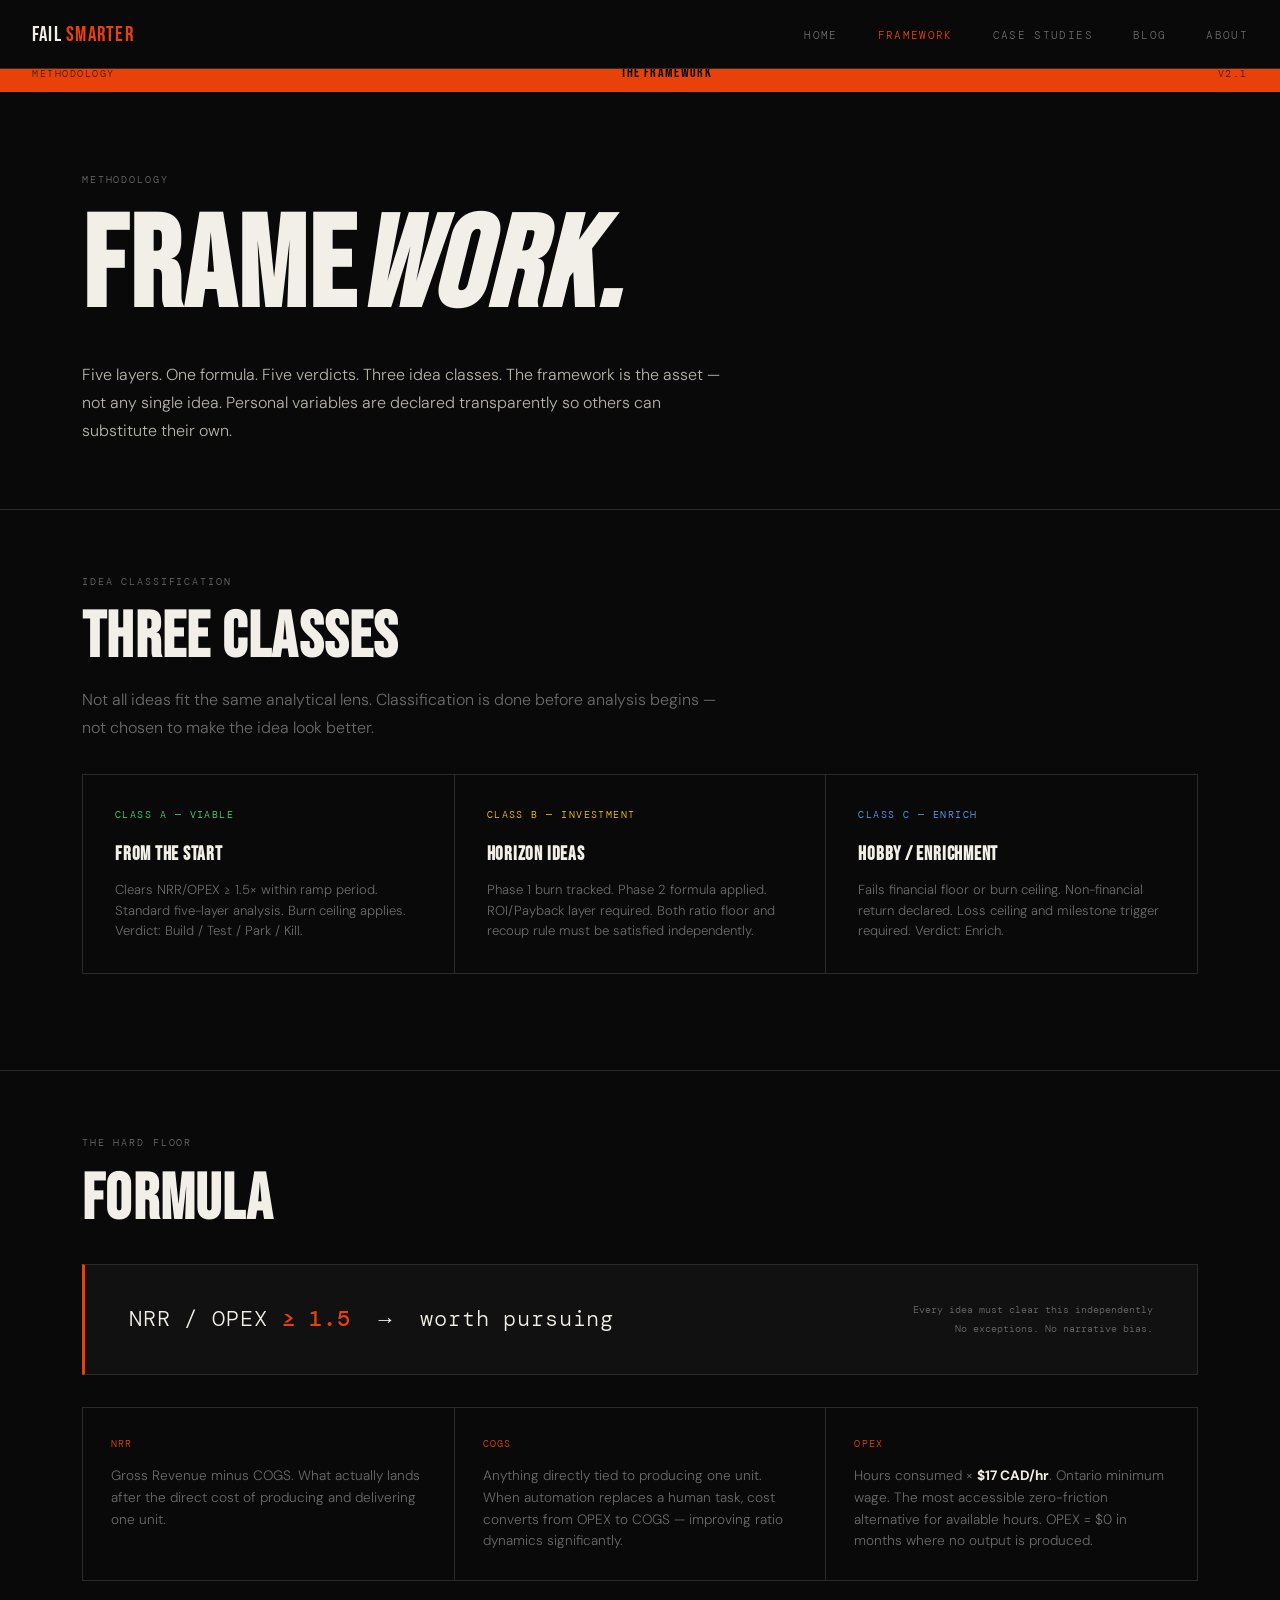
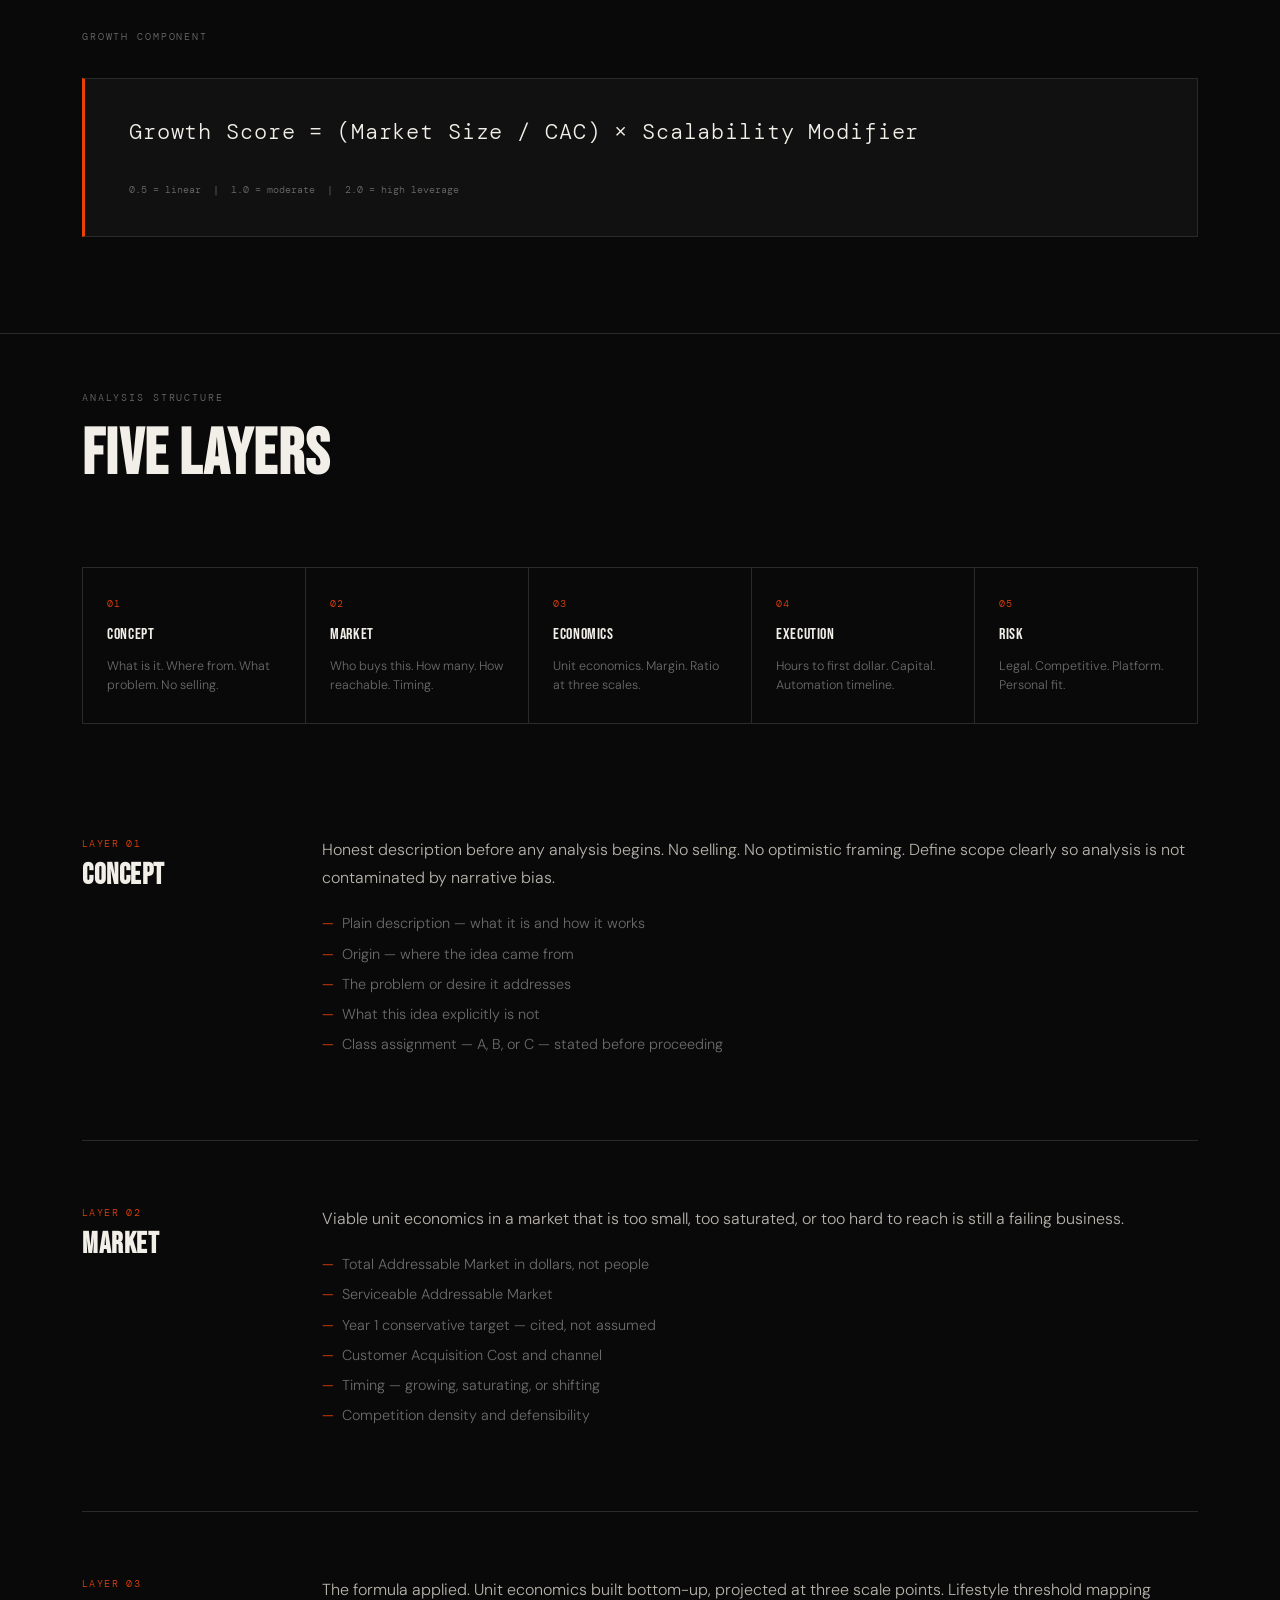
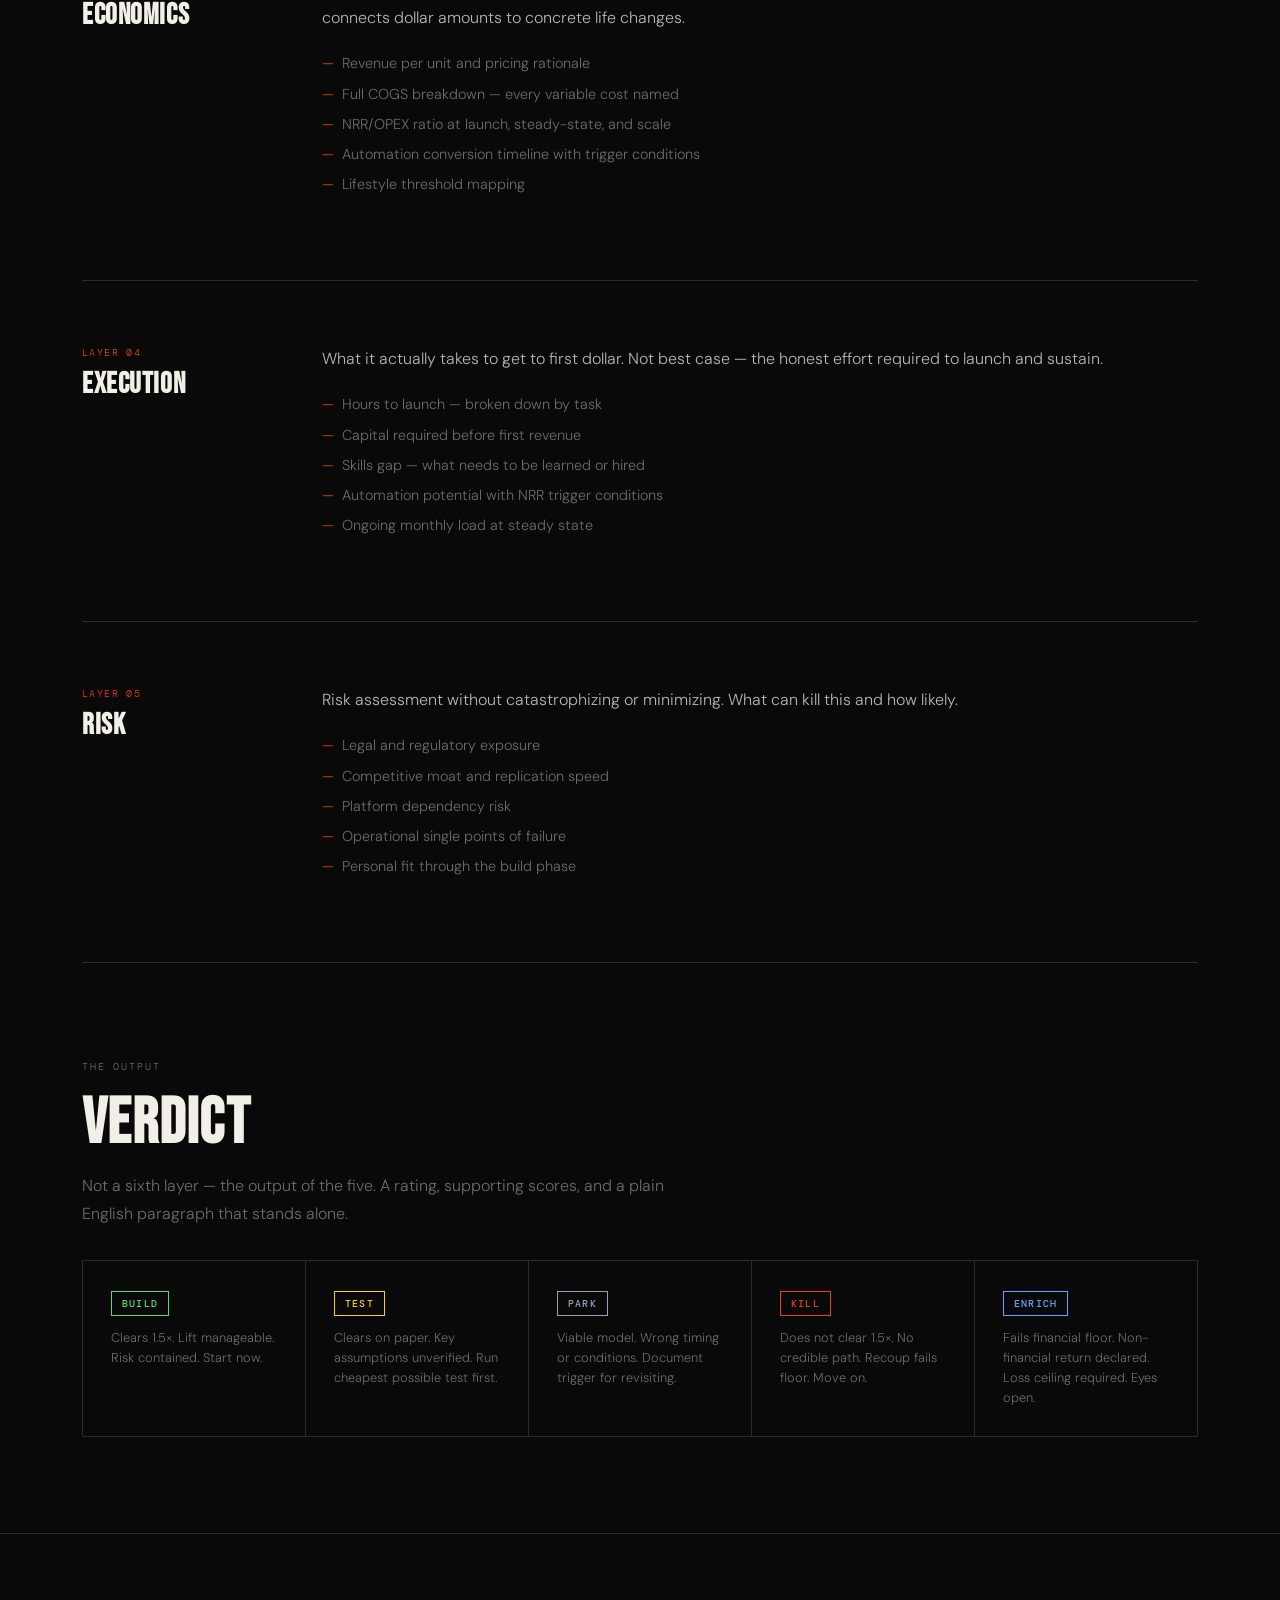
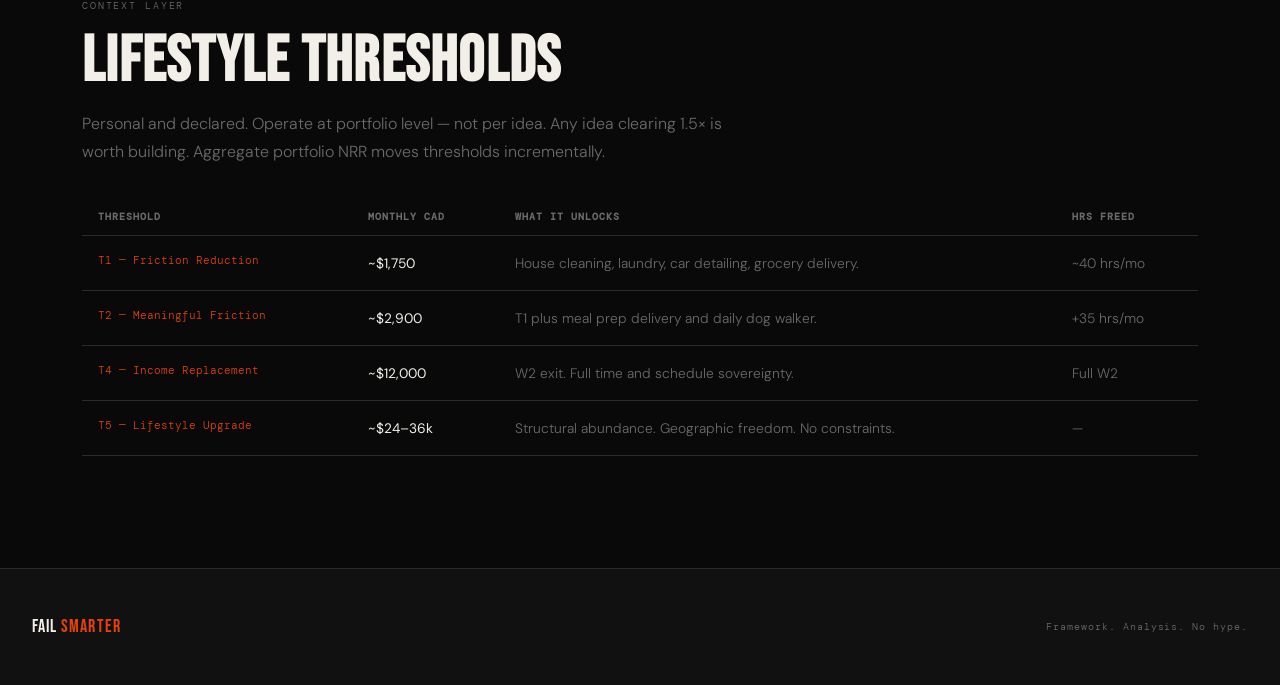
==== framework.html @ 99d84ce2 "Fix structure - files at root" ====
<!DOCTYPE html>
<html lang="en">
<head>
  <meta charset="UTF-8" /><meta name="viewport" content="width=device-width, initial-scale=1.0" />
  <title>Framework — Fail Smarter</title>
  <link rel="stylesheet" href="css/style.css" />
  <style>
    .page-hero { padding:5rem 0 4rem; border-bottom:1px solid var(--border); }
    .fw-block { padding:4rem 0; border-bottom:1px solid var(--border); display:grid; grid-template-columns:11rem 1fr; gap:4rem; }
    .fw-block-aside .layer-tag { font-family:var(--font-mono); font-size:0.62rem; color:var(--signal); letter-spacing:0.14em; margin-bottom:0.6rem; }
    .fw-block-aside h3 { font-size:1.8rem; color:var(--white); }
    .fw-block-body p { margin-bottom:1.1rem; }
    .fw-block-body ul { list-style:none; margin:1.25rem 0; display:flex; flex-direction:column; gap:0.45rem; }
    .fw-block-body ul li { font-size:0.9rem; color:var(--muted); padding-left:1.25rem; position:relative; }
    .fw-block-body ul li::before { content:'—'; position:absolute; left:0; color:var(--signal); }
    .def-grid { display:grid; grid-template-columns:repeat(3,1fr); background:var(--border); border:1px solid var(--border); gap:1px; margin:2rem 0; }
    .def-item { background:var(--black); padding:1.75rem; }
    .def-term { font-family:var(--font-mono); font-size:0.65rem; color:var(--signal); letter-spacing:0.12em; margin-bottom:0.75rem; }
    .def-item p { font-size:0.85rem; color:var(--muted); line-height:1.6; }
    .verdict-strip { display:grid; grid-template-columns:repeat(5,1fr); background:var(--border); border:1px solid var(--border); gap:1px; margin:2rem 0; }
    .verdict-cell { background:var(--black); padding:1.75rem; }
    .verdict-cell p { font-size:0.8rem; color:var(--muted); margin-top:0.75rem; line-height:1.55; }
    .threshold-table { width:100%; border-collapse:collapse; margin:2rem 0; }
    .threshold-table th { font-family:var(--font-mono); font-size:0.62rem; letter-spacing:0.1em; text-transform:uppercase; color:var(--muted); text-align:left; padding:0.65rem 1rem; border-bottom:1px solid var(--border); }
    .threshold-table td { padding:1rem; font-size:0.86rem; color:var(--muted); border-bottom:1px solid var(--border); vertical-align:top; }
    .threshold-table td:first-child { font-family:var(--font-mono); color:var(--signal); font-size:0.7rem; white-space:nowrap; }
    .threshold-table td strong { color:var(--white); font-weight:400; }
    .idea-class-grid { display:grid; grid-template-columns:repeat(3,1fr); background:var(--border); border:1px solid var(--border); gap:1px; margin:2rem 0; }
    .idea-class { background:var(--black); padding:2rem; }
    .idea-class .class-tag { font-family:var(--font-mono); font-size:0.65rem; letter-spacing:0.14em; margin-bottom:1rem; }
    .idea-class h4 { font-family:var(--font-display); font-size:1.2rem; color:var(--white); margin-bottom:0.6rem; letter-spacing:0.04em; }
    .idea-class p { font-size:0.82rem; color:var(--muted); line-height:1.55; }
    @media(max-width:768px){ .fw-block{grid-template-columns:1fr;gap:1.5rem;} .def-grid{grid-template-columns:1fr;} .verdict-strip{grid-template-columns:1fr 1fr;} .idea-class-grid{grid-template-columns:1fr;} }
  </style>
</head>
<body>
<nav>
  <div class="nav-logo">Fail <em>Smarter</em></div>
  <ul class="nav-links">
    <li><a href="index.html">Home</a></li>
    <li><a href="framework.html" class="active">Framework</a></li>
    <li><a href="cases.html">Case Studies</a></li>
    <li><a href="blog.html">Blog</a></li>
    <li><a href="about.html">About</a></li>
  </ul>
</nav>
<div class="issue-bar">
  <span>Methodology</span><span class="issue-title">The Framework</span><span>v2.1</span>
</div>

<section class="page-hero">
  <div class="container">
    <div class="label" style="margin-bottom:1rem;">Methodology</div>
    <h1>Frame<em>work.</em></h1>
    <p style="max-width:58ch; margin-top:1.75rem;">Five layers. One formula. Five verdicts. Three idea classes. The framework is the asset — not any single idea. Personal variables are declared transparently so others can substitute their own.</p>
  </div>
</section>

<section style="padding:4rem 0; border-bottom:1px solid var(--border);">
  <div class="container">
    <div class="label" style="margin-bottom:1rem;">Idea Classification</div>
    <h2>Three Classes</h2>
    <p style="max-width:58ch; color:var(--muted); margin-top:1rem; margin-bottom:0;">Not all ideas fit the same analytical lens. Classification is done before analysis begins — not chosen to make the idea look better.</p>
    <div class="idea-class-grid">
      <div class="idea-class">
        <div class="class-tag" style="color:#4ade80;">CLASS A — VIABLE</div>
        <h4>From the Start</h4>
        <p>Clears NRR/OPEX ≥ 1.5× within ramp period. Standard five-layer analysis. Burn ceiling applies. Verdict: Build / Test / Park / Kill.</p>
      </div>
      <div class="idea-class">
        <div class="class-tag" style="color:#facc15;">CLASS B — INVESTMENT</div>
        <h4>Horizon Ideas</h4>
        <p>Phase 1 burn tracked. Phase 2 formula applied. ROI/Payback layer required. Both ratio floor and recoup rule must be satisfied independently.</p>
      </div>
      <div class="idea-class">
        <div class="class-tag" style="color:#60a5fa;">CLASS C — ENRICH</div>
        <h4>Hobby / Enrichment</h4>
        <p>Fails financial floor or burn ceiling. Non-financial return declared. Loss ceiling and milestone trigger required. Verdict: Enrich.</p>
      </div>
    </div>
  </div>
</section>

<section style="padding:4rem 0; border-bottom:1px solid var(--border);">
  <div class="container">
    <div class="label" style="margin-bottom:1rem;">The Hard Floor</div>
    <h2>Formula</h2>
    <div class="formula-block" style="margin-top:2rem;">
      <div class="formula-expr">NRR / OPEX <span class="floor">≥ 1.5</span> &nbsp;→&nbsp; worth pursuing</div>
      <div class="formula-note">Every idea must clear this independently<br>No exceptions. No narrative bias.</div>
    </div>
    <div class="def-grid">
      <div class="def-item"><div class="def-term">NRR</div><p>Gross Revenue minus COGS. What actually lands after the direct cost of producing and delivering one unit.</p></div>
      <div class="def-item"><div class="def-term">COGS</div><p>Anything directly tied to producing one unit. When automation replaces a human task, cost converts from OPEX to COGS — improving ratio dynamics significantly.</p></div>
      <div class="def-item"><div class="def-term">OPEX</div><p>Hours consumed × <strong style="color:var(--white);">$17 CAD/hr</strong>. Ontario minimum wage. The most accessible zero-friction alternative for available hours. OPEX = $0 in months where no output is produced.</p></div>
    </div>
    <div style="margin-top:3rem;">
      <div class="label" style="margin-bottom:1rem;">Growth Component</div>
      <div class="formula-block">
        <div class="formula-expr">Growth Score = (Market Size / CAC) × Scalability Modifier</div>
        <div class="formula-note">0.5 = linear &nbsp;|&nbsp; 1.0 = moderate &nbsp;|&nbsp; 2.0 = high leverage</div>
      </div>
    </div>
  </div>
</section>

<section style="padding-bottom:2rem;">
  <div class="container">
    <div style="padding:3.5rem 0 2.5rem;">
      <div class="label" style="margin-bottom:1rem;">Analysis Structure</div>
      <h2>Five Layers</h2>
    </div>
    <div class="fw-layers" style="margin-bottom:3rem;">
      <div class="fw-layer"><div class="fw-layer-num">01</div><h4>Concept</h4><p>What is it. Where from. What problem. No selling.</p></div>
      <div class="fw-layer"><div class="fw-layer-num">02</div><h4>Market</h4><p>Who buys this. How many. How reachable. Timing.</p></div>
      <div class="fw-layer"><div class="fw-layer-num">03</div><h4>Economics</h4><p>Unit economics. Margin. Ratio at three scales.</p></div>
      <div class="fw-layer"><div class="fw-layer-num">04</div><h4>Execution</h4><p>Hours to first dollar. Capital. Automation timeline.</p></div>
      <div class="fw-layer"><div class="fw-layer-num">05</div><h4>Risk</h4><p>Legal. Competitive. Platform. Personal fit.</p></div>
    </div>

    <div class="fw-block">
      <div class="fw-block-aside"><div class="layer-tag">LAYER 01</div><h3>Concept</h3></div>
      <div class="fw-block-body">
        <p>Honest description before any analysis begins. No selling. No optimistic framing. Define scope clearly so analysis is not contaminated by narrative bias.</p>
        <ul><li>Plain description — what it is and how it works</li><li>Origin — where the idea came from</li><li>The problem or desire it addresses</li><li>What this idea explicitly is not</li><li>Class assignment — A, B, or C — stated before proceeding</li></ul>
      </div>
    </div>
    <div class="fw-block">
      <div class="fw-block-aside"><div class="layer-tag">LAYER 02</div><h3>Market</h3></div>
      <div class="fw-block-body">
        <p>Viable unit economics in a market that is too small, too saturated, or too hard to reach is still a failing business.</p>
        <ul><li>Total Addressable Market in dollars, not people</li><li>Serviceable Addressable Market</li><li>Year 1 conservative target — cited, not assumed</li><li>Customer Acquisition Cost and channel</li><li>Timing — growing, saturating, or shifting</li><li>Competition density and defensibility</li></ul>
      </div>
    </div>
    <div class="fw-block">
      <div class="fw-block-aside"><div class="layer-tag">LAYER 03</div><h3>Economics</h3></div>
      <div class="fw-block-body">
        <p>The formula applied. Unit economics built bottom-up, projected at three scale points. Lifestyle threshold mapping connects dollar amounts to concrete life changes.</p>
        <ul><li>Revenue per unit and pricing rationale</li><li>Full COGS breakdown — every variable cost named</li><li>NRR/OPEX ratio at launch, steady-state, and scale</li><li>Automation conversion timeline with trigger conditions</li><li>Lifestyle threshold mapping</li></ul>
      </div>
    </div>
    <div class="fw-block">
      <div class="fw-block-aside"><div class="layer-tag">LAYER 04</div><h3>Execution</h3></div>
      <div class="fw-block-body">
        <p>What it actually takes to get to first dollar. Not best case — the honest effort required to launch and sustain.</p>
        <ul><li>Hours to launch — broken down by task</li><li>Capital required before first revenue</li><li>Skills gap — what needs to be learned or hired</li><li>Automation potential with NRR trigger conditions</li><li>Ongoing monthly load at steady state</li></ul>
      </div>
    </div>
    <div class="fw-block" style="border-bottom:1px solid var(--border);">
      <div class="fw-block-aside"><div class="layer-tag">LAYER 05</div><h3>Risk</h3></div>
      <div class="fw-block-body">
        <p>Risk assessment without catastrophizing or minimizing. What can kill this and how likely.</p>
        <ul><li>Legal and regulatory exposure</li><li>Competitive moat and replication speed</li><li>Platform dependency risk</li><li>Operational single points of failure</li><li>Personal fit through the build phase</li></ul>
      </div>
    </div>
  </div>
</section>

<section style="padding:4rem 0; border-bottom:1px solid var(--border);">
  <div class="container">
    <div class="label" style="margin-bottom:1rem;">The Output</div>
    <h2>Verdict</h2>
    <p style="max-width:55ch; color:var(--muted); margin-top:1rem; margin-bottom:2rem;">Not a sixth layer — the output of the five. A rating, supporting scores, and a plain English paragraph that stands alone.</p>
    <div class="verdict-strip">
      <div class="verdict-cell"><span class="verdict verdict-build">Build</span><p>Clears 1.5×. Lift manageable. Risk contained. Start now.</p></div>
      <div class="verdict-cell"><span class="verdict verdict-test">Test</span><p>Clears on paper. Key assumptions unverified. Run cheapest possible test first.</p></div>
      <div class="verdict-cell"><span class="verdict verdict-park">Park</span><p>Viable model. Wrong timing or conditions. Document trigger for revisiting.</p></div>
      <div class="verdict-cell"><span class="verdict verdict-kill">Kill</span><p>Does not clear 1.5×. No credible path. Recoup fails floor. Move on.</p></div>
      <div class="verdict-cell"><span class="verdict verdict-enrich">Enrich</span><p>Fails financial floor. Non-financial return declared. Loss ceiling required. Eyes open.</p></div>
    </div>
  </div>
</section>

<section style="padding:4rem 0 5rem;">
  <div class="container">
    <div class="label" style="margin-bottom:1rem;">Context Layer</div>
    <h2>Lifestyle Thresholds</h2>
    <p style="max-width:60ch; color:var(--muted); margin-top:1rem; margin-bottom:2rem;">Personal and declared. Operate at portfolio level — not per idea. Any idea clearing 1.5× is worth building. Aggregate portfolio NRR moves thresholds incrementally.</p>
    <table class="threshold-table">
      <thead><tr><th>Threshold</th><th>Monthly CAD</th><th>What It Unlocks</th><th>Hrs Freed</th></tr></thead>
      <tbody>
        <tr><td>T1 — Friction Reduction</td><td><strong>~$1,750</strong></td><td>House cleaning, laundry, car detailing, grocery delivery.</td><td>~40 hrs/mo</td></tr>
        <tr><td>T2 — Meaningful Friction</td><td><strong>~$2,900</strong></td><td>T1 plus meal prep delivery and daily dog walker.</td><td>+35 hrs/mo</td></tr>
        <tr><td>T4 — Income Replacement</td><td><strong>~$12,000</strong></td><td>W2 exit. Full time and schedule sovereignty.</td><td>Full W2</td></tr>
        <tr><td>T5 — Lifestyle Upgrade</td><td><strong>~$24–36k</strong></td><td>Structural abundance. Geographic freedom. No constraints.</td><td>—</td></tr>
      </tbody>
    </table>
  </div>
</section>

<footer>
  <div class="footer-logo">Fail <em>Smarter</em></div>
  <p>Framework. Analysis. No hype.</p>
</footer>
</body>
</html>
---- css/style.css ----
@import url('https://fonts.googleapis.com/css2?family=Bebas+Neue&family=DM+Sans:ital,opsz,wght@0,9..40,300;0,9..40,400;0,9..40,500;1,9..40,300&family=DM+Mono:ital,wght@0,300;0,400;0,500&display=swap');

/* ── Tokens ── */
:root {
  --black:   #090909;
  --surface: #111111;
  --mid:     #1c1c1c;
  --border:  #2a2a2a;
  --white:   #f2efe8;
  --muted:   #6b6b6b;
  --dim:     #3a3a3a;
  --signal:  #e8420a;   /* warm signal orange — one hot colour */
  --signal-dim: #7a2206;

  --font-display: 'Bebas Neue', sans-serif;
  --font-body:    'DM Sans', sans-serif;
  --font-mono:    'DM Mono', monospace;

  --max-w: 1180px;
}

*, *::before, *::after { box-sizing: border-box; margin: 0; padding: 0; }
html { font-size: 16px; scroll-behavior: smooth; }

body {
  background: var(--black);
  color: var(--white);
  font-family: var(--font-body);
  font-weight: 300;
  line-height: 1.6;
  -webkit-font-smoothing: antialiased;
}

img { display: block; max-width: 100%; }
a { color: inherit; text-decoration: none; }

/* ── Type ── */
h1, h2, h3 {
  font-family: var(--font-display);
  letter-spacing: 0.02em;
  line-height: 1;
}
h1 { font-size: clamp(3.5rem, 10vw, 9rem); }
h2 { font-size: clamp(2rem, 5vw, 4.5rem); }
h3 { font-size: clamp(1.3rem, 2.5vw, 2rem); }

p { font-size: 1rem; line-height: 1.75; color: #b8b4ac; }
p + p { margin-top: 1rem; }

.mono    { font-family: var(--font-mono); font-size: 0.75rem; letter-spacing: 0.08em; }
.signal  { color: var(--signal); }
.muted   { color: var(--muted); }
.label   { font-family: var(--font-mono); font-size: 0.65rem; letter-spacing: 0.18em; text-transform: uppercase; color: var(--muted); }

/* ── Layout ── */
.container { max-width: var(--max-w); margin: 0 auto; padding: 0 2rem; }

/* ── Nav ── */
nav {
  position: fixed; top: 0; left: 0; right: 0; z-index: 100;
  background: var(--black);
  border-bottom: 1px solid var(--border);
  padding: 1.1rem 2rem;
  display: flex; align-items: center; justify-content: space-between;
}

.nav-logo {
  font-family: var(--font-display);
  font-size: 1.3rem;
  letter-spacing: 0.06em;
  color: var(--white);
}
.nav-logo em { color: var(--signal); font-style: normal; }

.nav-links { display: flex; gap: 2.5rem; list-style: none; }
.nav-links a {
  font-family: var(--font-mono);
  font-size: 0.7rem;
  letter-spacing: 0.12em;
  text-transform: uppercase;
  color: var(--muted);
  transition: color 0.2s;
}
.nav-links a:hover { color: var(--white); }
.nav-links a.active { color: var(--signal); }

/* ── Issue bar ── */
.issue-bar {
  margin-top: 56px;
  background: var(--signal);
  padding: 0.45rem 2rem;
  display: flex; justify-content: space-between; align-items: center;
}
.issue-bar span {
  font-family: var(--font-mono);
  font-size: 0.6rem;
  letter-spacing: 0.16em;
  text-transform: uppercase;
  color: var(--black);
  opacity: 0.7;
}
.issue-bar .issue-title {
  font-family: var(--font-display);
  font-size: 0.85rem;
  letter-spacing: 0.1em;
  color: var(--black);
  opacity: 1;
}

/* ── Hero ── */
.hero {
  padding: 5rem 0 0;
  border-bottom: 1px solid var(--border);
  overflow: hidden;
  position: relative;
}

.hero::after {
  content: '';
  position: absolute;
  top: 0; right: 0;
  width: 35%;
  height: 100%;
  background: repeating-linear-gradient(
    90deg, transparent, transparent 39px,
    var(--border) 39px, var(--border) 40px
  );
  opacity: 0.25;
  pointer-events: none;
}

.hero-inner {
  display: grid;
  grid-template-columns: 1fr 300px;
  align-items: end;
  min-height: 440px;
}

.hero-left {
  padding-right: 3rem;
  padding-bottom: 3.5rem;
  border-right: 1px solid var(--border);
}

.hero-kicker {
  font-family: var(--font-mono);
  font-size: 0.65rem;
  letter-spacing: 0.2em;
  text-transform: uppercase;
  color: var(--signal);
  margin-bottom: 1.5rem;
  display: flex; align-items: center; gap: 0.75rem;
}
.hero-kicker::before { content:''; display:block; width:1.5rem; height:1px; background:var(--signal); }

.hero h1 { color: var(--white); margin-bottom: 2rem; }
.hero h1 em { color: var(--signal); font-style: normal; }
.hero-deck { font-size: 1.05rem; color: var(--muted); max-width: 52ch; line-height: 1.75; }

.hero-right {
  background: var(--surface);
  border-left: 1px solid var(--border);
  padding: 2.5rem;
  display: flex; flex-direction: column; justify-content: flex-end;
  min-height: 100%;
}

.hero-metric-label { font-family: var(--font-mono); font-size: 0.58rem; letter-spacing: 0.14em; text-transform: uppercase; color: var(--muted); margin-bottom: 0.3rem; }
.hero-metric { font-family: var(--font-display); font-size: 4rem; line-height: 1; color: var(--signal); }
.hero-metric-note { font-family: var(--font-mono); font-size: 0.6rem; color: var(--dim); letter-spacing: 0.05em; margin-top: 0.3rem; margin-bottom: 2.5rem; }

.hero-stats { display: flex; flex-direction: column; gap: 1.5rem; padding-top: 2rem; border-top: 1px solid var(--border); }
.hero-stat .num { font-family: var(--font-display); font-size: 2rem; color: var(--white); line-height: 1; }
.hero-stat .lbl { font-family: var(--font-mono); font-size: 0.55rem; letter-spacing: 0.12em; text-transform: uppercase; color: var(--muted); margin-top: 0.2rem; }

/* ── Section rule ── */
.section-rule {
  display: grid;
  grid-template-columns: auto 1fr auto;
  align-items: center;
  gap: 1rem;
  padding: 3.5rem 0 2.5rem;
}
.section-rule h2 { color: var(--white); font-size: clamp(1.5rem, 3vw, 2.5rem); }
.section-rule .rule-line { height: 1px; background: var(--border); }
.section-rule a { font-family: var(--font-mono); font-size: 0.65rem; letter-spacing: 0.12em; text-transform: uppercase; color: var(--signal); white-space: nowrap; }
.section-rule a:hover { text-decoration: underline; }

/* ── Verdict badges ── */
.verdict { display: inline-block; font-family: var(--font-mono); font-size: 0.6rem; font-weight: 500; letter-spacing: 0.14em; text-transform: uppercase; padding: 0.25rem 0.6rem; border: 1px solid; }
.verdict-build  { color: #4ade80; border-color: #4ade80; }
.verdict-test   { color: #facc15; border-color: #facc15; }
.verdict-park   { color: #94a3b8; border-color: #94a3b8; }
.verdict-kill   { color: var(--signal); border-color: var(--signal); }
.verdict-enrich { color: #60a5fa; border-color: #60a5fa; }

/* ── Case study grid (v2 structure, v1 dark aesthetic) ── */
.case-grid {
  display: grid;
  grid-template-columns: repeat(3, 1fr);
  background: var(--border);
  border: 1px solid var(--border);
  gap: 1px;
  margin-bottom: 5rem;
}

.case-card {
  background: var(--black);
  padding: 2rem;
  display: flex; flex-direction: column; gap: 0.85rem;
  cursor: pointer; transition: background 0.15s;
}
.case-card:hover { background: var(--surface); }
.case-card-top { display: flex; justify-content: space-between; align-items: flex-start; }
.case-num { font-family: var(--font-mono); font-size: 0.58rem; letter-spacing: 0.12em; color: var(--muted); }
.case-card h3 { font-size: 1.4rem; color: var(--white); line-height: 1.15; }
.case-card p { font-size: 0.85rem; color: var(--muted); line-height: 1.6; flex: 1; }
.case-card-footer { display: flex; justify-content: space-between; align-items: center; padding-top: 1rem; border-top: 1px solid var(--border); margin-top: auto; }
.ratio-label { font-family: var(--font-mono); font-size: 0.58rem; color: var(--muted); }
.ratio-val { font-family: var(--font-mono); font-size: 0.95rem; font-weight: 500; color: var(--white); }

/* ── Formula block ── */
.formula-block {
  background: var(--surface);
  border: 1px solid var(--border);
  border-left: 3px solid var(--signal);
  padding: 2.25rem 2.75rem;
  margin: 2rem 0;
  display: flex; justify-content: space-between; align-items: center; gap: 2rem; flex-wrap: wrap;
}
.formula-expr { font-family: var(--font-mono); font-size: clamp(1rem, 2.2vw, 1.35rem); color: var(--white); letter-spacing: 0.04em; }
.formula-expr .floor { color: var(--signal); font-weight: 500; }
.formula-note { font-family: var(--font-mono); font-size: 0.65rem; color: var(--muted); line-height: 1.8; text-align: right; }

/* ── Framework layers ── */
.fw-layers {
  display: grid;
  grid-template-columns: repeat(5, 1fr);
  background: var(--border);
  border: 1px solid var(--border);
  gap: 1px;
  margin: 2.5rem 0 1.5rem;
}
.fw-layer { background: var(--black); padding: 1.75rem 1.5rem; transition: background 0.15s; }
.fw-layer:hover { background: var(--surface); }
.fw-layer-num { font-family: var(--font-mono); font-size: 0.6rem; color: var(--signal); letter-spacing: 0.12em; margin-bottom: 0.7rem; }
.fw-layer h4 { font-family: var(--font-display); font-size: 1rem; font-weight: 400; letter-spacing: 0.04em; color: var(--white); margin-bottom: 0.55rem; }
.fw-layer p { font-size: 0.78rem; color: var(--muted); line-height: 1.55; }

/* ── Blog ── */
.blog-list { border-top: 1px solid var(--border); margin-bottom: 5rem; }
.blog-card {
  display: grid; grid-template-columns: 1fr auto; gap: 3rem; align-items: start;
  padding: 2rem 0; border-bottom: 1px solid var(--border);
  cursor: pointer; transition: all 0.15s;
}
.blog-card:hover { background: var(--surface); padding-left: 0.75rem; padding-right: 0.75rem; margin: 0 -0.75rem; }
.blog-tag { font-family: var(--font-mono); font-size: 0.6rem; letter-spacing: 0.14em; text-transform: uppercase; margin-bottom: 0.5rem; }
.tag-fw { color: var(--signal); }
.tag-oc { color: #60a5fa; }
.blog-card h3 { font-size: 1.4rem; color: var(--white); margin-bottom: 0.5rem; }
.blog-card p { font-size: 0.86rem; color: var(--muted); }
.blog-date { font-family: var(--font-mono); font-size: 0.6rem; color: var(--muted); white-space: nowrap; padding-top: 0.2rem; }

/* ── About strip ── */
.about-strip {
  display: grid; grid-template-columns: 1fr 1fr; gap: 5rem;
  padding: 5rem 0; border-top: 1px solid var(--border); border-bottom: 1px solid var(--border);
  align-items: start;
}
.about-strip h2 { color: var(--white); margin-bottom: 1.5rem; }
.about-strip p { margin-bottom: 1.25rem; }
.about-strip a.read-more { font-family: var(--font-mono); font-size: 0.65rem; letter-spacing: 0.12em; text-transform: uppercase; color: var(--signal); border-bottom: 1px solid var(--signal); padding-bottom: 0.1rem; }

.credentials { display: flex; flex-direction: column; }
.credential { display: grid; grid-template-columns: 5rem 1fr; gap: 1.5rem; padding: 1.25rem 0; border-bottom: 1px solid var(--border); }
.credential:first-child { border-top: 1px solid var(--border); }
.cred-year { font-family: var(--font-mono); font-size: 0.6rem; color: var(--signal); letter-spacing: 0.06em; padding-top: 0.2rem; }
.cred-text { font-size: 0.84rem; color: var(--muted); line-height: 1.55; }
.cred-text strong { color: var(--white); font-weight: 400; }

/* ── Footer ── */
footer { background: var(--surface); border-top: 1px solid var(--border); padding: 2.75rem 2rem; display: flex; justify-content: space-between; align-items: center; }
.footer-logo { font-family: var(--font-display); font-size: 1.1rem; letter-spacing: 0.06em; color: var(--white); }
.footer-logo em { color: var(--signal); font-style: normal; }
footer p { font-family: var(--font-mono); font-size: 0.6rem; letter-spacing: 0.1em; color: var(--muted); }

/* ── Animations ── */
@keyframes fadeUp { from { opacity:0; transform:translateY(20px); } to { opacity:1; transform:translateY(0); } }
.fade-up { opacity:0; animation: fadeUp 0.55s ease forwards; }
.fade-up:nth-child(1) { animation-delay:0.05s; }
.fade-up:nth-child(2) { animation-delay:0.15s; }
.fade-up:nth-child(3) { animation-delay:0.25s; }
.fade-up:nth-child(4) { animation-delay:0.35s; }

/* ── Responsive ── */
@media (max-width: 960px) {
  .hero-inner { grid-template-columns: 1fr; }
  .hero-right { min-height: auto; }
  .case-grid { grid-template-columns: 1fr 1fr; }
  .fw-layers { grid-template-columns: 1fr 1fr; }
  .about-strip { grid-template-columns: 1fr; gap: 3rem; }
}
@media (max-width: 640px) {
  .case-grid { grid-template-columns: 1fr; }
  .fw-layers { grid-template-columns: 1fr; }
  .blog-card { grid-template-columns: 1fr; }
  .nav-links { display: none; }
  .section-rule { grid-template-columns: 1fr auto; }
  .section-rule .rule-line { display: none; }
  .formula-block { flex-direction: column; align-items: flex-start; }
  .formula-note { text-align: left; }
}
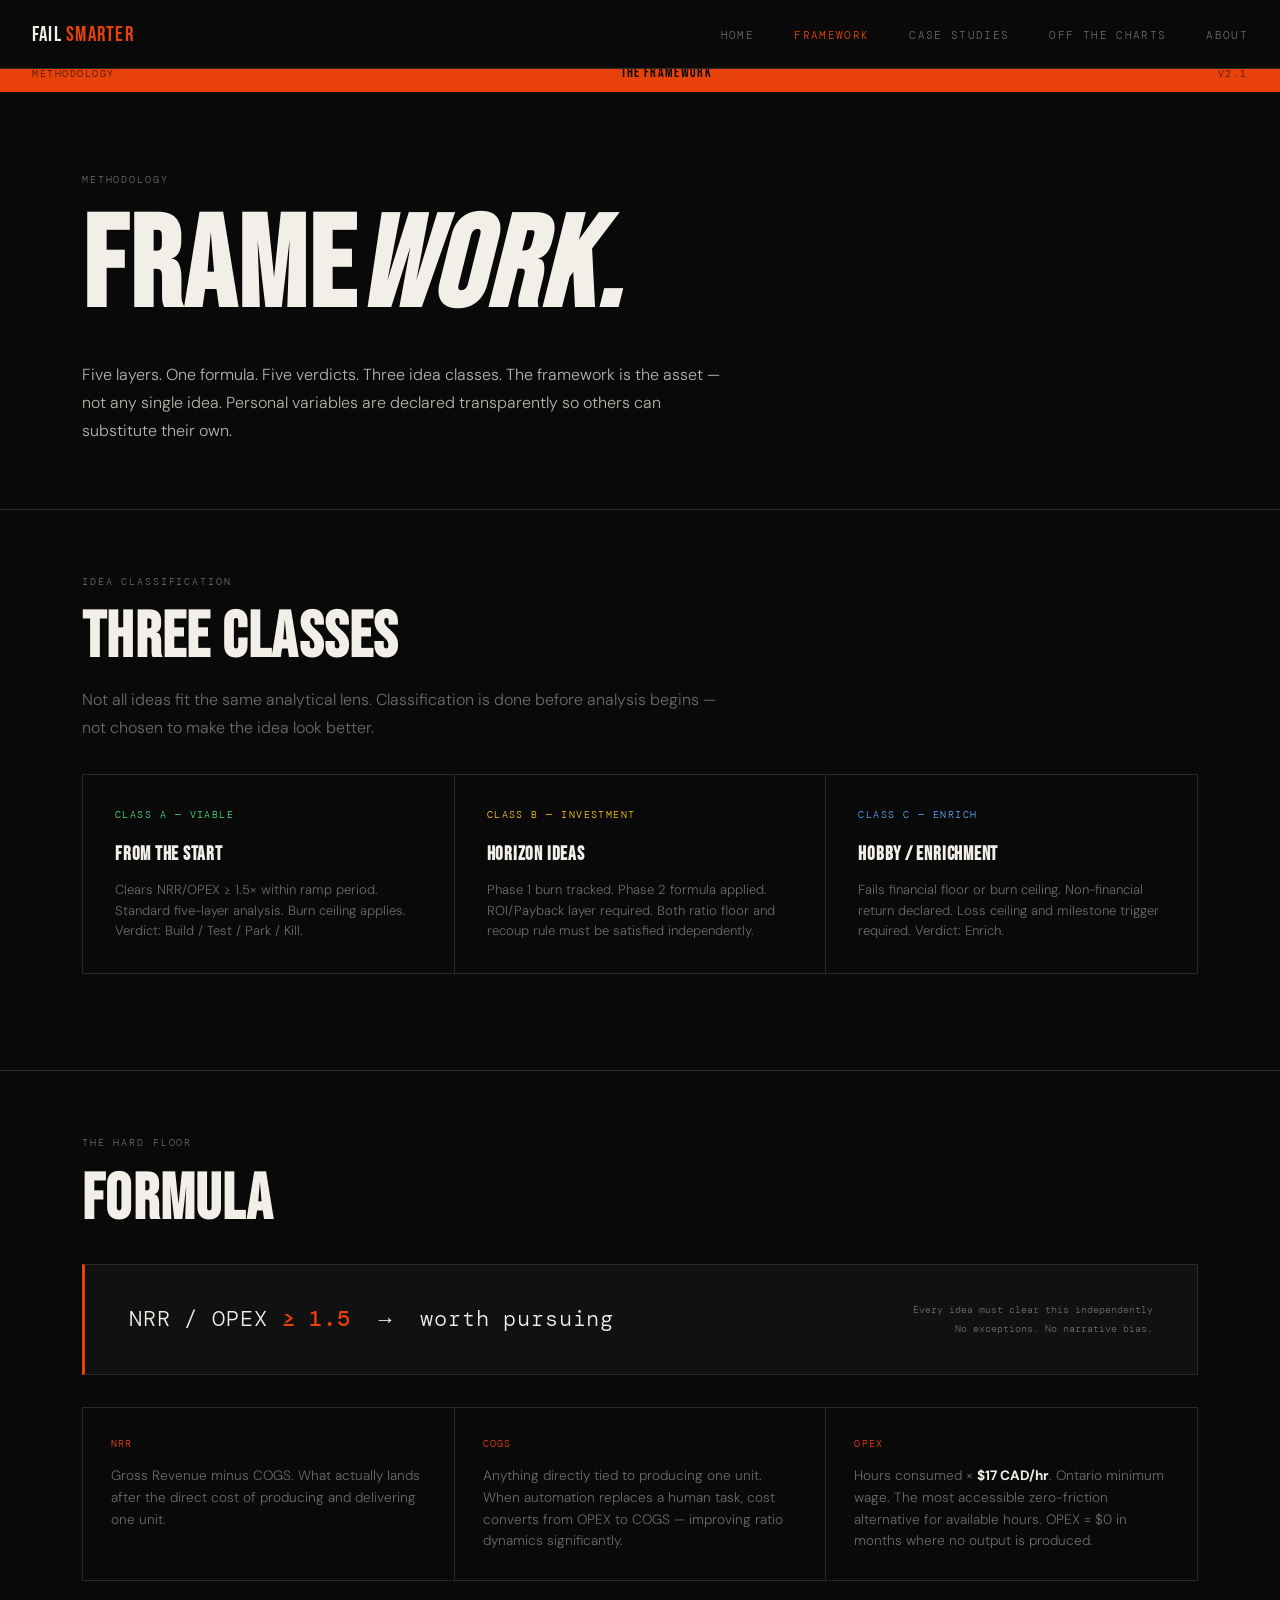
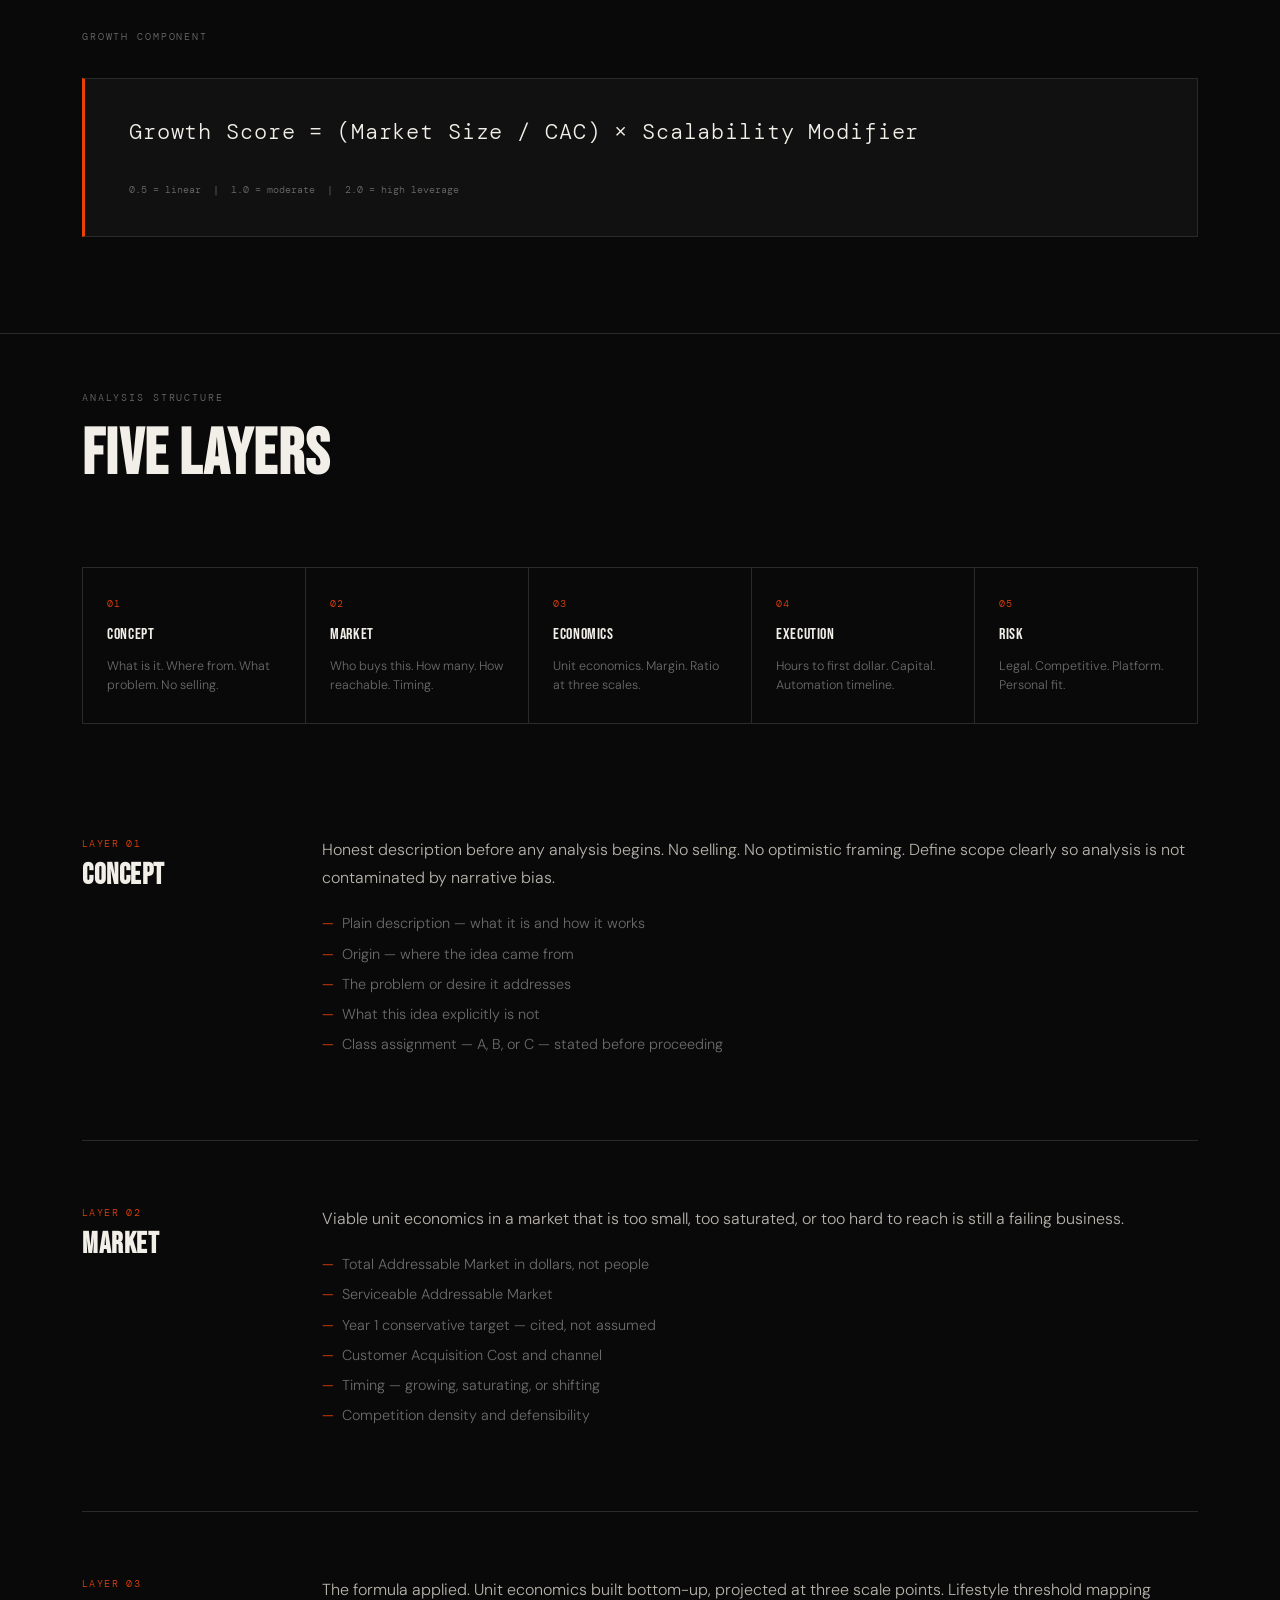
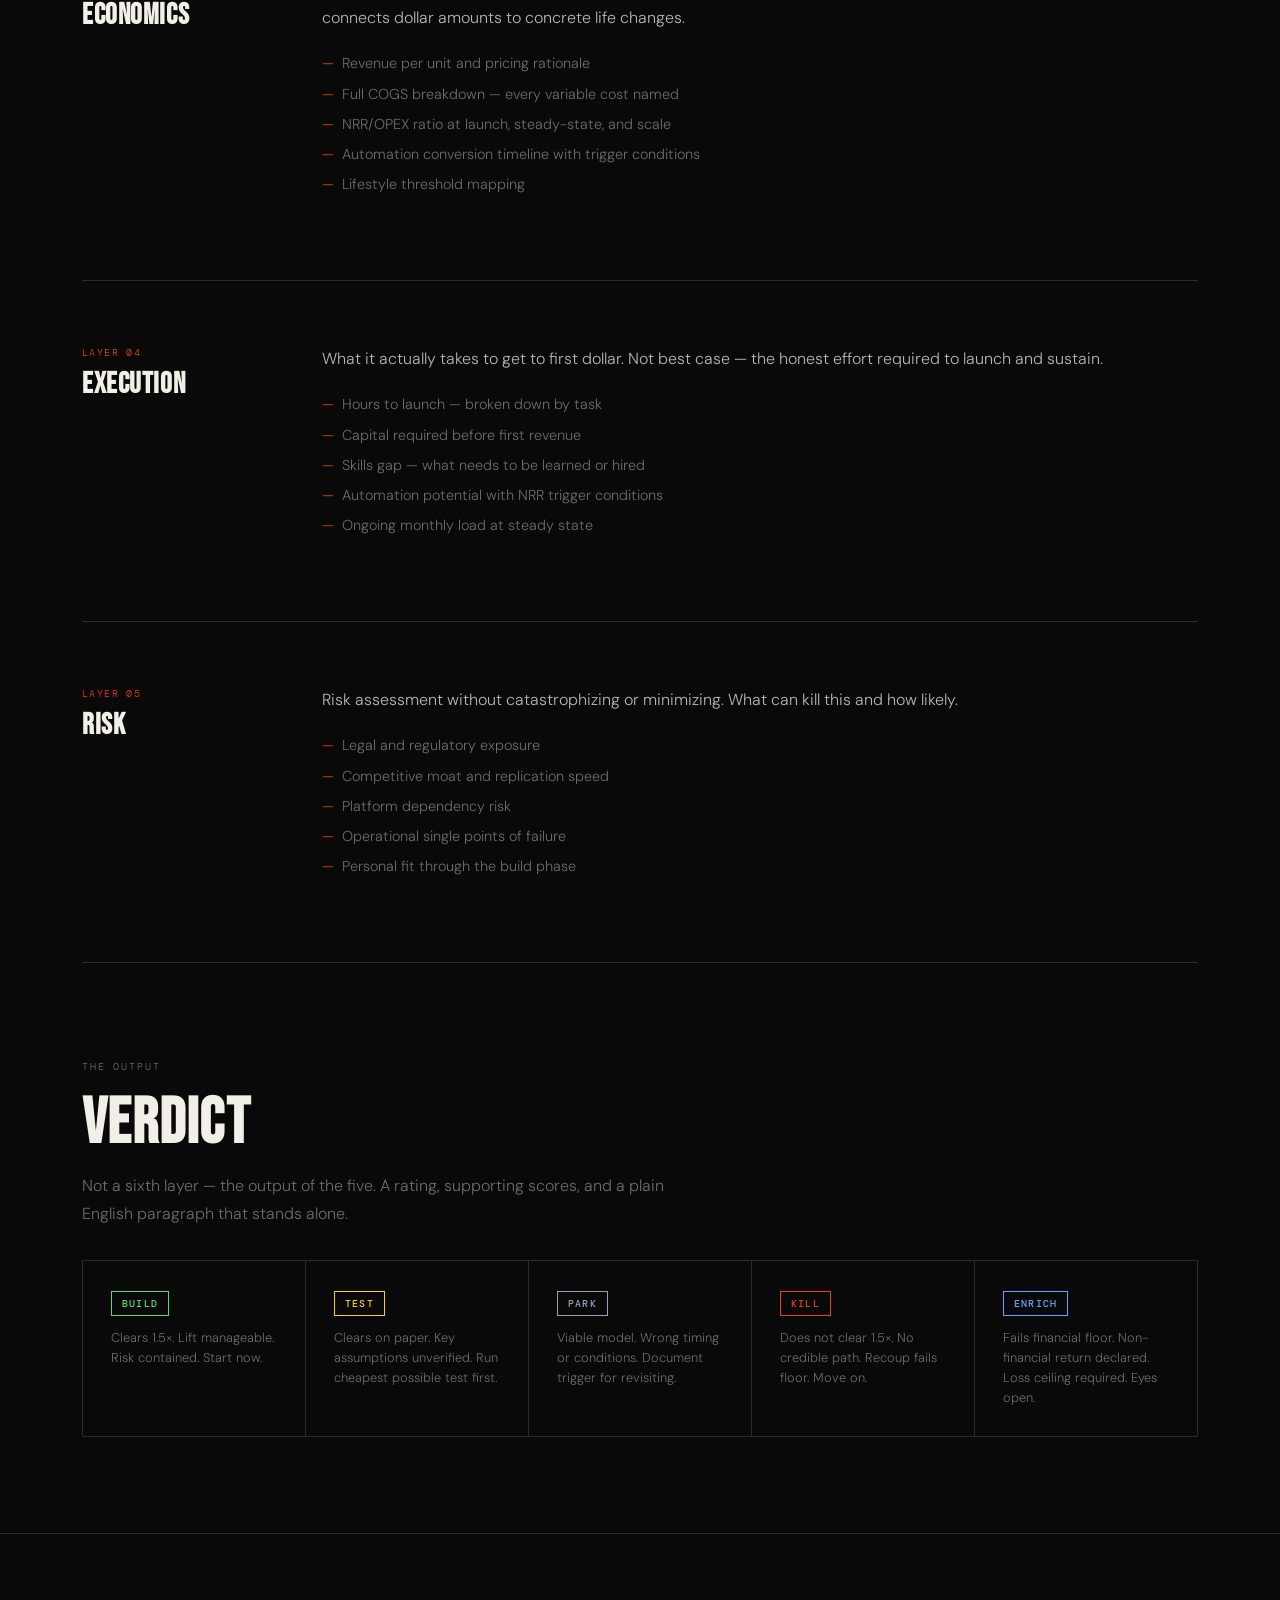
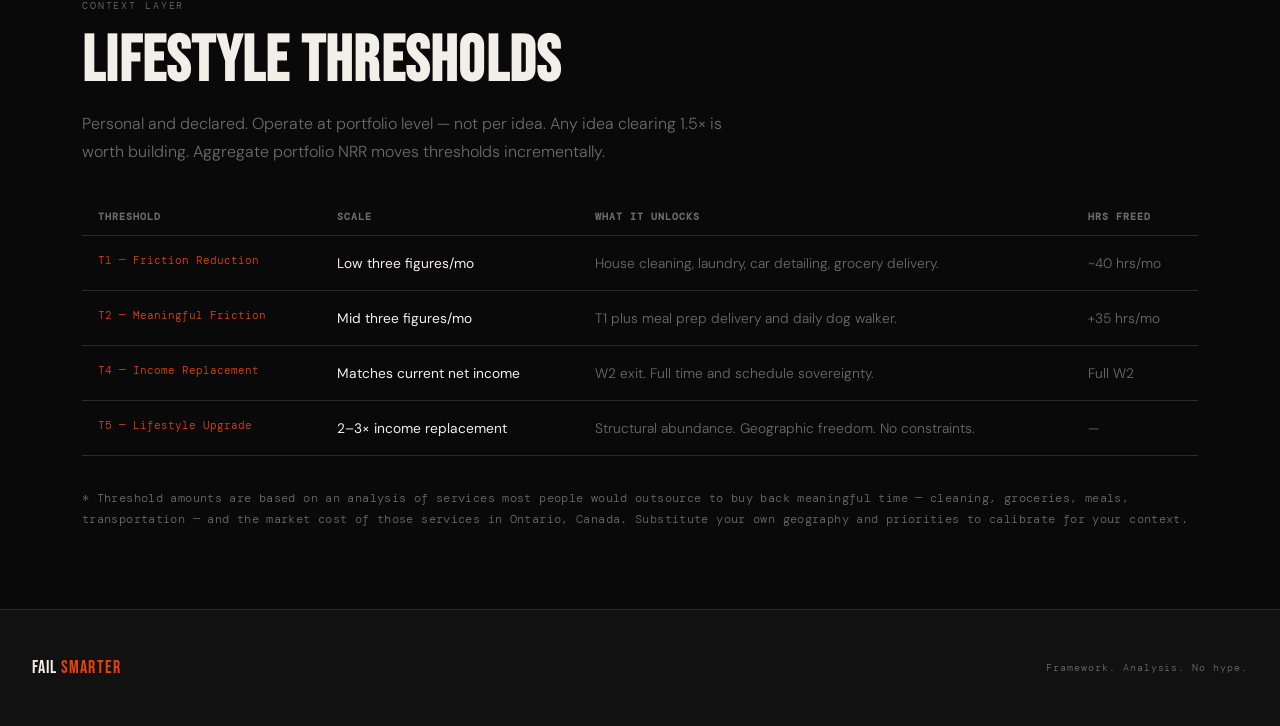
==== commit bdb8ebcd: "Remove tag labels from blog, update threshold table" ====
--- a/framework.html
+++ b/framework.html
@@ -40,7 +40,7 @@
     <li><a href="index.html">Home</a></li>
     <li><a href="framework.html" class="active">Framework</a></li>
     <li><a href="cases.html">Case Studies</a></li>
-    <li><a href="blog.html">Blog</a></li>
+    <li><a href="blog.html">Off The Charts</a></li>
     <li><a href="about.html">About</a></li>
   </ul>
 </nav>
@@ -177,14 +177,15 @@
     <h2>Lifestyle Thresholds</h2>
     <p style="max-width:60ch; color:var(--muted); margin-top:1rem; margin-bottom:2rem;">Personal and declared. Operate at portfolio level — not per idea. Any idea clearing 1.5× is worth building. Aggregate portfolio NRR moves thresholds incrementally.</p>
     <table class="threshold-table">
-      <thead><tr><th>Threshold</th><th>Monthly CAD</th><th>What It Unlocks</th><th>Hrs Freed</th></tr></thead>
+      <thead><tr><th>Threshold</th><th>Scale</th><th>What It Unlocks</th><th>Hrs Freed</th></tr></thead>
       <tbody>
-        <tr><td>T1 — Friction Reduction</td><td><strong>~$1,750</strong></td><td>House cleaning, laundry, car detailing, grocery delivery.</td><td>~40 hrs/mo</td></tr>
-        <tr><td>T2 — Meaningful Friction</td><td><strong>~$2,900</strong></td><td>T1 plus meal prep delivery and daily dog walker.</td><td>+35 hrs/mo</td></tr>
-        <tr><td>T4 — Income Replacement</td><td><strong>~$12,000</strong></td><td>W2 exit. Full time and schedule sovereignty.</td><td>Full W2</td></tr>
-        <tr><td>T5 — Lifestyle Upgrade</td><td><strong>~$24–36k</strong></td><td>Structural abundance. Geographic freedom. No constraints.</td><td>—</td></tr>
+        <tr><td>T1 — Friction Reduction</td><td><strong>Low three figures/mo</strong></td><td>House cleaning, laundry, car detailing, grocery delivery.</td><td>~40 hrs/mo</td></tr>
+        <tr><td>T2 — Meaningful Friction</td><td><strong>Mid three figures/mo</strong></td><td>T1 plus meal prep delivery and daily dog walker.</td><td>+35 hrs/mo</td></tr>
+        <tr><td>T4 — Income Replacement</td><td><strong>Matches current net income</strong></td><td>W2 exit. Full time and schedule sovereignty.</td><td>Full W2</td></tr>
+        <tr><td>T5 — Lifestyle Upgrade</td><td><strong>2–3× income replacement</strong></td><td>Structural abundance. Geographic freedom. No constraints.</td><td>—</td></tr>
       </tbody>
     </table>
+    <p style="font-size:0.78rem; color:var(--muted); margin-top:1rem; line-height:1.65; font-family:var(--font-mono); letter-spacing:0.03em;">* Threshold amounts are based on an analysis of services most people would outsource to buy back meaningful time — cleaning, groceries, meals, transportation — and the market cost of those services in Ontario, Canada. Substitute your own geography and priorities to calibrate for your context.</p>
   </div>
 </section>
 
